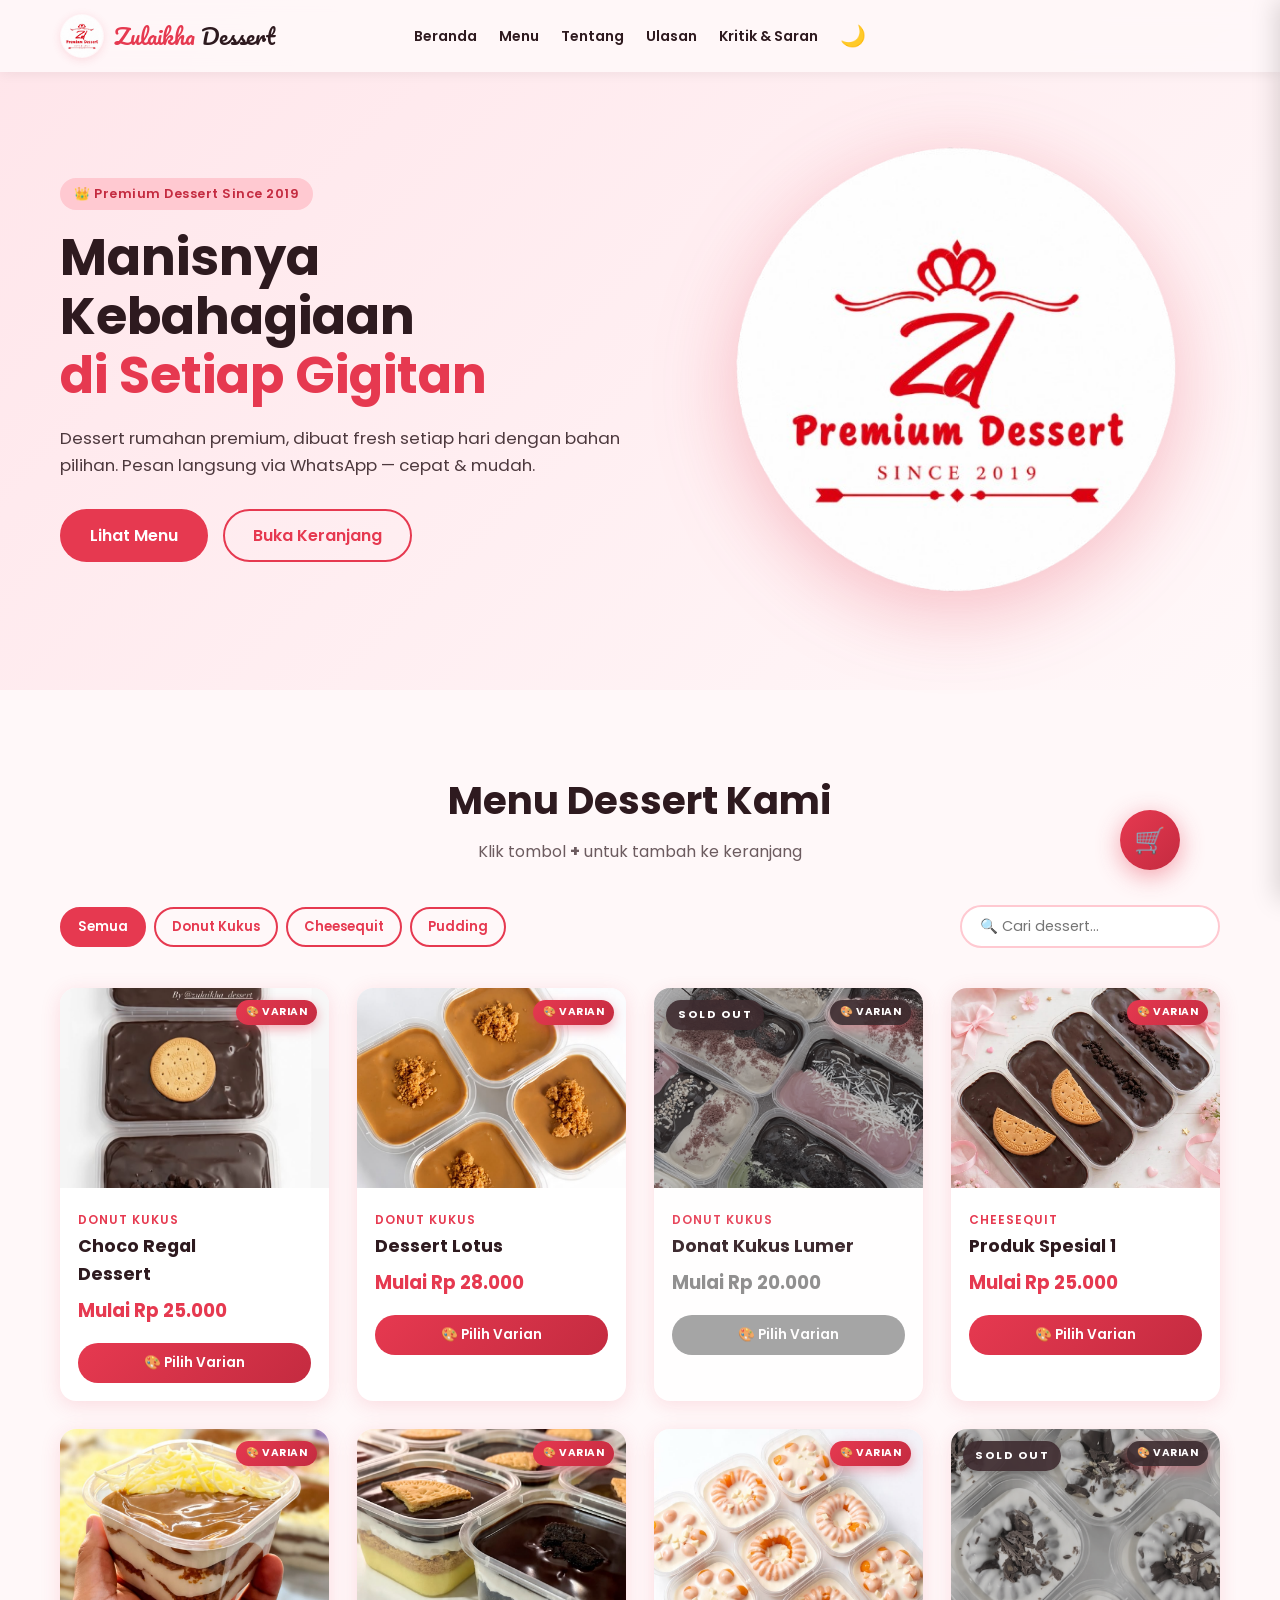
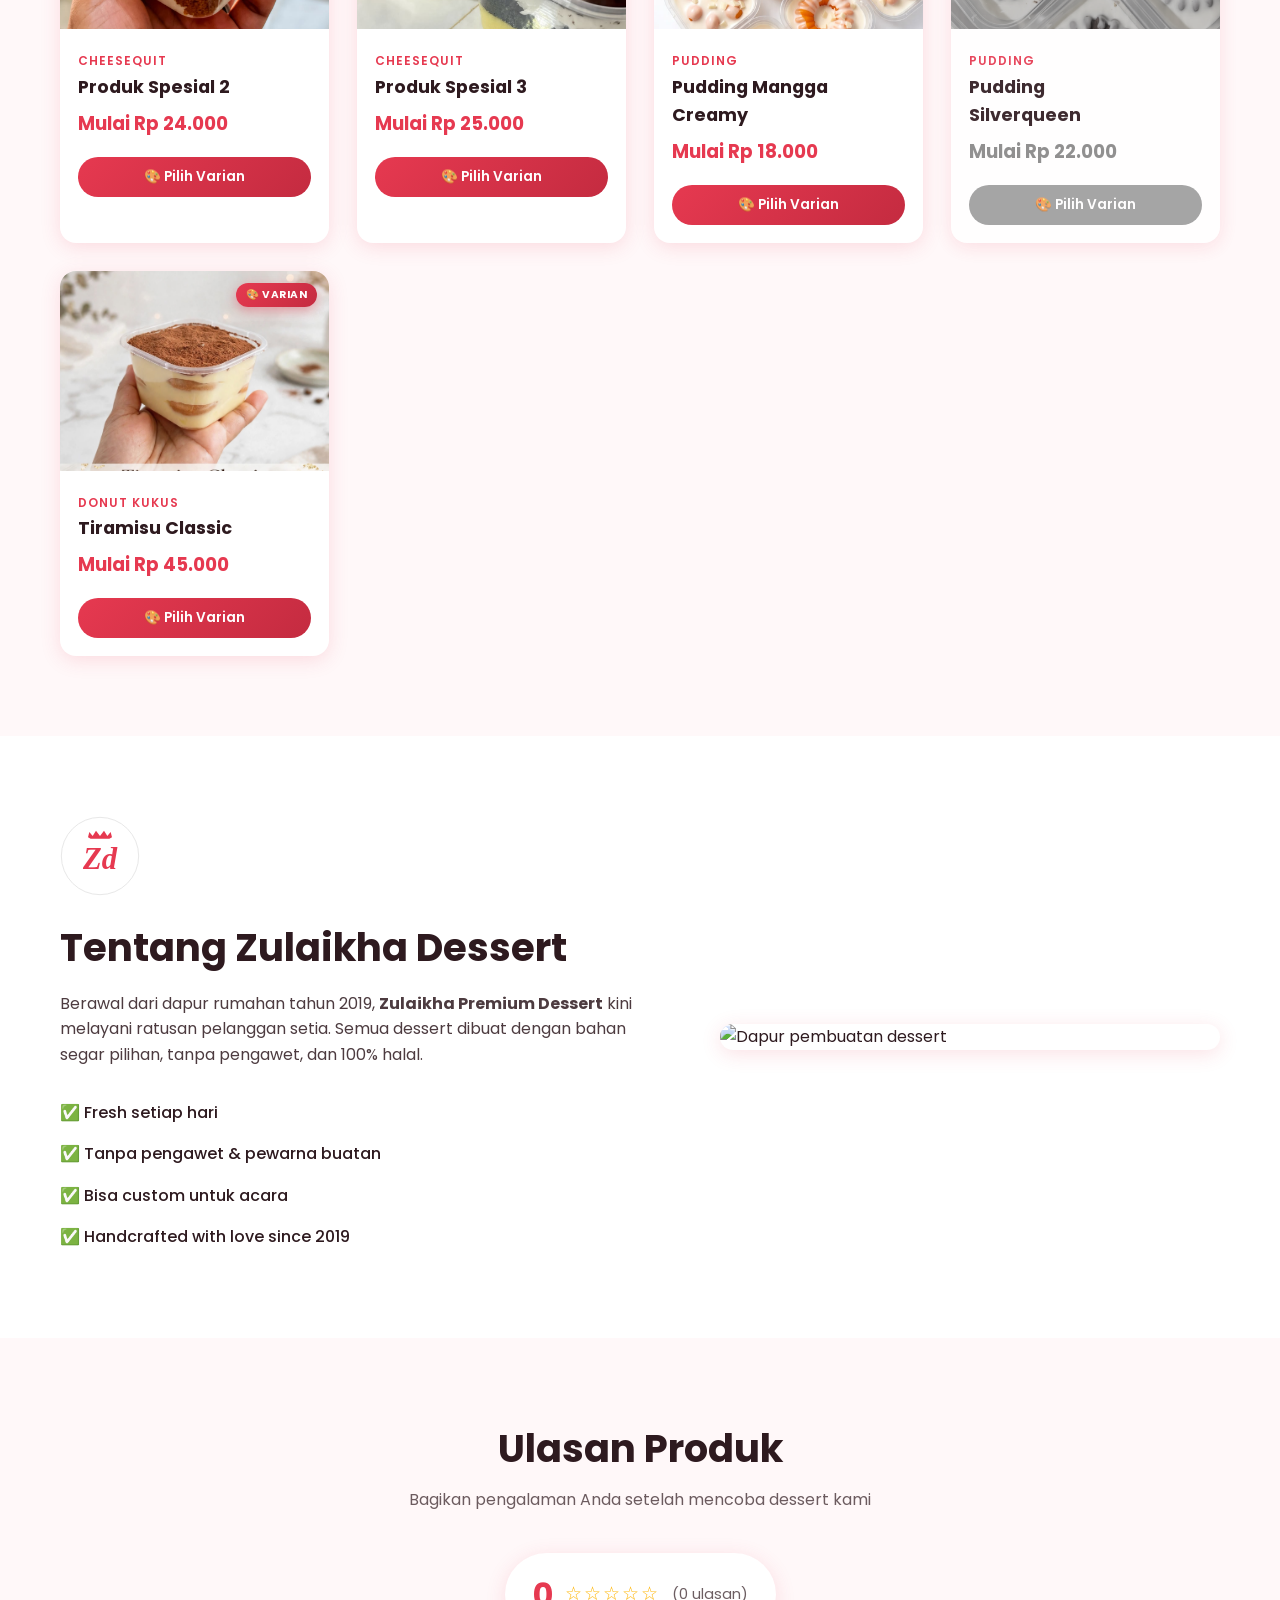
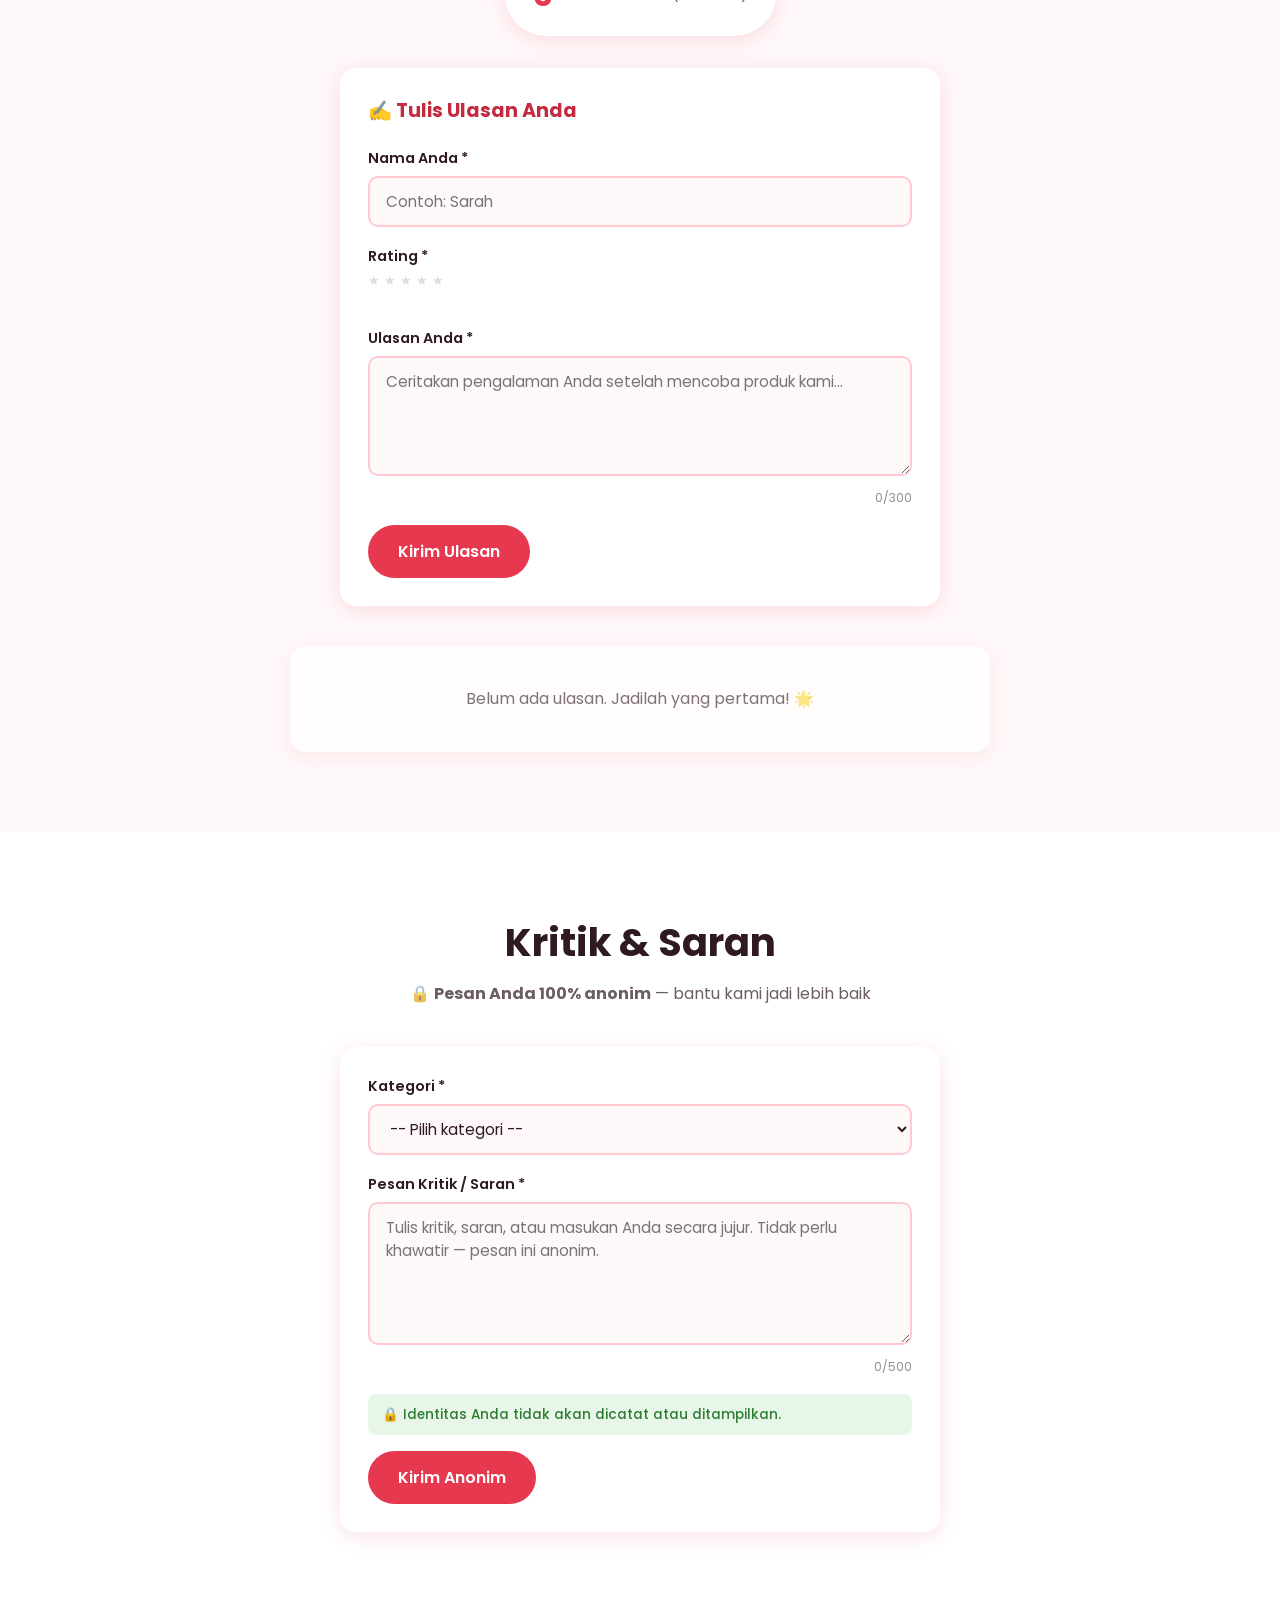
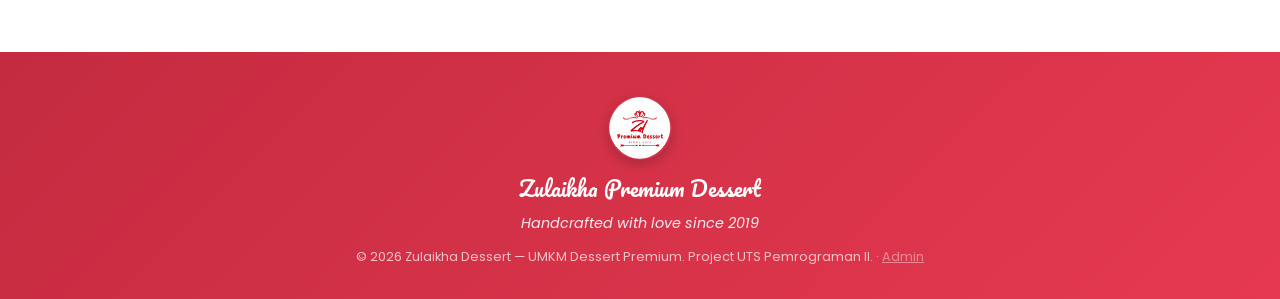
==== index.html @ b187f41e "Folder1" ====
<!DOCTYPE html>
<html lang="id">
<head>
  <meta charset="UTF-8" />
  <meta name="viewport" content="width=device-width, initial-scale=1.0" />
  <meta name="description" content="Zulaikha Premium Dessert — Katalog dessert premium sejak 2019. Pesan mudah via WhatsApp." />
  <title>Zulaikha Premium Dessert — Katalog Dessert</title>
  <link rel="icon" type="image/svg+xml" href="data:image/svg+xml,%3Csvg xmlns='http://www.w3.org/2000/svg' viewBox='0 0 100 100'%3E%3Ccircle cx='50' cy='50' r='48' fill='%23fff' stroke='%23E63950' stroke-width='3'/%3E%3Ctext x='50' y='68' font-family='Georgia,serif' font-size='52' font-weight='700' font-style='italic' fill='%23E63950' text-anchor='middle'%3EZd%3C/text%3E%3C/svg%3E" />
  <link rel="stylesheet" href="css/style.css" />
  <link rel="preconnect" href="https://fonts.googleapis.com">
  <link href="https://fonts.googleapis.com/css2?family=Poppins:wght@400;500;600;700&family=Pacifico&display=swap" rel="stylesheet">
</head>
<body>

  <header class="navbar" id="navbar">
    <div class="container nav-inner">
      <a href="#home" class="logo" aria-label="Zulaikha Premium Dessert — Beranda">
<img src="assets/logo.png/logo.png" alt="Logo Zulaikha Dessert" class="logo-img" width="44" height="44" />
  <span class="logo-text">Zulaikha <em>Dessert</em></span>
</a>


<nav class="nav-menu" id="navMenu">
  <a href="#home">Beranda</a>
  <a href="#menu">Menu</a>
  <a href="#tentang">Tentang</a>
  <a href="#ulasan">Ulasan</a>
  <a href="#kritik-saran">Kritik & Saran</a>
  <button class="theme-toggle" id="themeToggle" aria-label="Ganti tema">🌙</button>
</nav>

      <button class="nav-toggle" id="navToggle" aria-label="Buka menu" aria-expanded="false">
        <span></span><span></span><span></span>
      </button>
    </div>
  </header>

  <button class="cart-float" id="cartToggle" aria-label="Buka keranjang belanja">
    🛒
    <span class="cart-badge" id="cartBadge">0</span>
  </button>

  <section class="hero" id="home">
    <div class="container hero-inner">
      <div class="hero-text">
        <span class="hero-badge">👑 Premium Dessert Since 2019</span>
        <h1>Manisnya Kebahagiaan<br><span class="accent">di Setiap Gigitan</span></h1>
        <p>Dessert rumahan premium, dibuat fresh setiap hari dengan bahan pilihan. Pesan langsung via WhatsApp — cepat & mudah.</p>
        <div class="hero-cta">
          <a href="#menu" class="btn btn-primary">Lihat Menu</a>
          <button class="btn btn-outline" id="heroCartBtn">Buka Keranjang</button>
        </div>
      </div>

      <div class="hero-img">
     <div class="hero-img">
<img src="assets/logo.png/logo.png" alt="Logo Zulaikha Premium Dessert" class="hero-logo" />
</div>
    </div>
  </section>

  <section class="menu-section" id="menu">
    <div class="container">
      <h2 class="section-title">Menu Dessert Kami</h2>
      <p class="section-sub">Klik tombol <strong>+</strong> untuk tambah ke keranjang</p>

      <div class="menu-controls">
  <div class="filter-buttons" id="filterButtons" role="group" aria-label="Filter kategori">
    <button class="filter-btn active" data-category="all">Semua</button>
    <button class="filter-btn" data-category="donut">Donut Kukus</button>
    <button class="filter-btn" data-category="cheesequit">Cheesequit</button>
    <button class="filter-btn" data-category="pudding">Pudding</button>
  </div>
  <input type="search" id="searchInput" class="search-input"
         placeholder="🔍 Cari dessert..." aria-label="Cari produk dessert" />
</div>


      <div class="product-grid" id="productGrid"></div>
      <p class="empty-state" id="emptyState" hidden>😢 Produk tidak ditemukan. Coba kata kunci lain.</p>
    </div>
  </section>

  <section class="about" id="tentang">
    <div class="container about-inner">
      <div class="about-content">
        <svg class="about-logo" viewBox="0 0 120 120" xmlns="http://www.w3.org/2000/svg" aria-hidden="true">
          <circle cx="60" cy="60" r="58" fill="#fff" stroke="#E8E8E8" stroke-width="1.5"/>
          <g fill="#E63950">
            <path d="M42 32 L44 24 L49 30 L54 22 L60 30 L66 22 L71 30 L76 24 L78 32 L74 34 L46 34 Z"/>
          </g>
          <text x="60" y="80" font-family="Georgia, serif" font-size="46" font-weight="700" font-style="italic" fill="#E63950" text-anchor="middle">Zd</text>
        </svg>
        <h2 class="section-title">Tentang Zulaikha Dessert</h2>
        <p>Berawal dari dapur rumahan tahun 2019, <strong>Zulaikha Premium Dessert</strong> kini melayani ratusan pelanggan setia. Semua dessert dibuat dengan bahan segar pilihan, tanpa pengawet, dan 100% halal.</p>
        <ul class="about-list">
          <li>✅ Fresh setiap hari</li>
          <li>✅ Tanpa pengawet & pewarna buatan</li>
          <li>✅ Bisa custom untuk acara</li>
          <li>✅ Handcrafted with love since 2019</li>
        </ul>
      </div>
      <img src="https://images.unsplash.com/photo-1488477181946-6428a0291777?w=500&q=80"
           alt="Dapur pembuatan dessert" class="about-photo" loading="lazy" />
    </div>
  </section>

       <!-- ===== ULASAN PRODUK ===== -->
  <section class="reviews-section" id="ulasan">
    <div class="container">
      <h2 class="section-title">Ulasan Produk</h2>
      <p class="section-sub">Bagikan pengalaman Anda setelah mencoba dessert kami</p>

      <div class="rating-summary">
        <div class="rating-avg">
          <span class="rating-number" id="avgRating">0.0</span>
          <span class="rating-stars" id="avgStars">☆☆☆☆☆</span>
          <span class="rating-count" id="reviewCount">(0 ulasan)</span>
        </div>
      </div>

      <form class="review-form" id="reviewForm" novalidate>
        <h3>✍️ Tulis Ulasan Anda</h3>

        <div class="form-group">
          <label for="reviewName">Nama Anda *</label>
          <input type="text" id="reviewName" required maxlength="40" placeholder="Contoh: Sarah" />
        </div>

        <div class="form-group">
          <label>Rating *</label>
          <div class="star-rating" id="starRating" role="group" aria-label="Pilih rating bintang">
            <button type="button" class="star" data-value="1">★</button>
            <button type="button" class="star" data-value="2">★</button>
            <button type="button" class="star" data-value="3">★</button>
            <button type="button" class="star" data-value="4">★</button>
            <button type="button" class="star" data-value="5">★</button>
          </div>
          <input type="hidden" id="reviewRating" required />
          <span class="rating-error" id="ratingError"></span>
        </div>

        <div class="form-group">
          <label for="reviewText">Ulasan Anda *</label>
          <textarea id="reviewText" required minlength="10" maxlength="300" rows="4"
                    placeholder="Ceritakan pengalaman Anda setelah mencoba produk kami..."></textarea>
          <span class="char-counter"><span id="reviewCharCount">0</span>/300</span>
        </div>

        <button type="submit" class="btn btn-primary">Kirim Ulasan</button>
      </form>

      <div class="reviews-list" id="reviewsList"></div>
    </div>
  </section>

  <!-- ===== KRITIK & SARAN (ANONYMOUS) ===== -->
  <section class="feedback-section" id="kritik-saran">
    <div class="container">
      <h2 class="section-title">Kritik & Saran</h2>
      <p class="section-sub">
        🔒 <strong>Pesan Anda 100% anonim</strong> — bantu kami jadi lebih baik
      </p>

      <form class="feedback-form" id="feedbackForm" novalidate>
        <div class="form-group">
          <label for="feedbackCategory">Kategori *</label>
          <select id="feedbackCategory" required>
            <option value="">-- Pilih kategori --</option>
            <option value="produk">Produk & Rasa</option>
            <option value="pelayanan">Pelayanan</option>
            <option value="pengiriman">Pengiriman</option>
            <option value="harga">Harga</option>
            <option value="website">Website</option>
            <option value="lainnya">Lainnya</option>
          </select>
        </div>

        <div class="form-group">
          <label for="feedbackText">Pesan Kritik / Saran *</label>
          <textarea id="feedbackText" required minlength="10" maxlength="500" rows="5"
                    placeholder="Tulis kritik, saran, atau masukan Anda secara jujur. Tidak perlu khawatir — pesan ini anonim."></textarea>
          <span class="char-counter"><span id="feedbackCharCount">0</span>/500</span>
        </div>

        <div class="feedback-info">
          <span>🔒 Identitas Anda tidak akan dicatat atau ditampilkan.</span>
        </div>

        <button type="submit" class="btn btn-primary">Kirim Anonim</button>
      </form>

      <div class="feedback-success" id="feedbackSuccess" hidden>
        <p>✅ Terima kasih! Kritik & saran Anda telah terkirim secara anonim.</p>
      </div>
    </div>
  </section>

  <div class="cart-overlay" id="cartOverlay"></div>
  <aside class="cart-panel" id="cartPanel" aria-hidden="true" role="dialog" aria-label="Keranjang belanja">
    <div class="cart-header">
      <h2>🛒 Keranjang</h2>
      <button class="cart-close" id="cartClose" aria-label="Tutup keranjang">&times;</button>
    </div>

    <div class="cart-body" id="cartBody"></div>

    <div class="cart-footer">
      <div class="cart-total">
        <span>Total</span>
        <strong id="cartTotal">Rp 0</strong>
      </div>
      <button class="btn btn-primary btn-block" id="checkoutBtn" disabled>
        Checkout via WhatsApp
      </button>
    </div>
  </aside>

  <div class="modal" id="productModal" aria-hidden="true" role="dialog" aria-modal="true">
  <div class="modal-content">
    <button class="modal-close" id="modalClose" aria-label="Tutup">&times;</button>
    <img id="modalImg" src="" alt="" />
    <div class="modal-body">
      <h3 id="modalTitle"></h3>
      <p id="modalPrice" class="price"></p>
      <p id="modalDesc"></p>
      <div id="modalVariantArea"></div>
      <button type="button" class="btn btn-primary btn-block" id="modalAddBtn">Tambah ke Keranjang</button>
    </div>
  </div>
</div>


  <div class="toast" id="toast" role="status" aria-live="polite"></div>

<footer class="footer">
  <div class="container footer-inner">
<img src="assets/logo.png/logo.png" alt="Logo Zulaikha Dessert" class="footer-logo" width="64" height="64" />
    <p class="footer-brand">Zulaikha Premium Dessert</p>
    <p class="footer-tagline">Handcrafted with love since 2019</p>
    <p class="footer-copy">&copy; 2026 Zulaikha Dessert — UMKM Dessert Premium. Project UTS Pemrograman II. · <a href="admin.html" style="color:rgba(255,255,255,.7);">Admin</a></p>
  </div>
</footer>

  <button class="back-to-top" id="backToTop" aria-label="Kembali ke atas">↑</button>

<script src="js/products.js"></script>
<script src="js/orders.js"></script>
<script src="js/master-variants.js"></script>
<script src="js/reviews.js"></script>
<script src="js/app.js"></script>
</body>
</html>
---- css/style.css ----
/* ============================================================
   ZULAIKHA PREMIUM DESSERT — Style
   ============================================================ */

* { margin: 0; padding: 0; box-sizing: border-box; }

:root {
  --primary: #E63950;
  --primary-dark: #C42B40;
  --primary-light: #FFC9D1;
  --bg: #FFF8F9;
  --text: #2E1A1F;
  --card-bg: #FFFFFF;
  --shadow: 0 4px 20px rgba(230, 57, 80, 0.15);
  --shadow-lg: 0 12px 40px rgba(230, 57, 80, 0.25);
  --radius: 16px;
  --transition: .3s ease;
}

body.dark {
  --bg: #1a1a1d;
  --text: #eee;
  --card-bg: #26262b;
  --shadow: 0 4px 20px rgba(0,0,0,.4);
  --shadow-lg: 0 12px 40px rgba(0,0,0,.6);
}

html { scroll-behavior: smooth; }

body {
  font-family: 'Poppins', sans-serif;
  background: var(--bg);
  color: var(--text);
  line-height: 1.6;
  transition: background var(--transition), color var(--transition);
  overflow-x: hidden;
}

.container { max-width: 1200px; margin: 0 auto; padding: 0 20px; }
img { max-width: 100%; display: block; }
.accent { color: var(--primary); }

/* ===== NAVBAR ===== */
.navbar {
  position: fixed; top: 0; left: 0; right: 0;
  background: rgba(255, 248, 249, 0.92);
  backdrop-filter: blur(12px);
  z-index: 1000;
  box-shadow: 0 2px 12px rgba(0,0,0,.06);
}
body.dark .navbar { background: rgba(26,26,29,.92); }

.nav-inner {
  display: grid;
  grid-template-columns: 1fr auto 1fr;
  align-items: center;
  height: 72px;
  gap: 20px;
}

.logo {
  display: flex; align-items: center; gap: 10px;
  text-decoration: none; transition: var(--transition);
  justify-self: start;
  grid-column: 1;
}
.logo:hover { transform: scale(1.03); }
.logo-img {
  width: 44px; height: 44px; display: block;
  border-radius: 50%; box-shadow: 0 2px 8px rgba(230,57,80,.15);
}
.logo-text {
  font-family: 'Pacifico', cursive;
  font-size: 1.4rem; color: var(--primary); line-height: 1;
}
.logo-text em { font-style: normal; color: var(--text); }

.nav-menu {
  display: flex; align-items: center; gap: 22px;
  justify-self: center;
  grid-column: 2;
}
.nav-menu a {
  text-decoration: none; color: var(--text); font-weight: 600;
  transition: color var(--transition); font-size: .88rem;
  position: relative;
}
.nav-menu a:hover { color: var(--primary); }
.nav-menu a::after {
  content: '';
  position: absolute;
  left: 0; bottom: -4px;
  width: 0; height: 2px;
  background: var(--primary);
  transition: width .3s ease;
}
.nav-menu a:hover::after { width: 100%; }

.theme-toggle {
  background: none; border: none;
  font-size: 1.3rem; cursor: pointer; padding: 0;
}

.nav-toggle {
  display: none; flex-direction: column; gap: 5px;
  background: none; border: none; cursor: pointer; padding: 5px;
  justify-self: end;
  grid-column: 3;
}
.nav-toggle span {
  width: 26px; height: 3px; background: var(--primary); border-radius: 2px;
  transition: var(--transition);
}

/* ===== FLOATING CART ===== */
.cart-float {
  position: fixed;
  bottom: 30px;
  right: 100px;
  z-index: 998;
  width: 60px;
  height: 60px;
  border-radius: 50%;
  background: linear-gradient(135deg, #E63950, #C42B40);
  color: #fff;
  border: none;
  font-size: 1.6rem;
  cursor: pointer;
  box-shadow: 0 6px 24px rgba(230, 57, 80, 0.45);
  display: flex;
  align-items: center;
  justify-content: center;
  transition: transform .25s ease, box-shadow .25s ease;
  animation: floatCart 3s ease-in-out infinite;
}
.cart-float:hover {
  transform: scale(1.1);
  box-shadow: 0 8px 32px rgba(230, 57, 80, 0.6);
  animation-play-state: paused;
}
.cart-float:active { transform: scale(.95); }

@keyframes floatCart {
  0%,100% { transform: translateY(0); }
  50%     { transform: translateY(-6px); }
}

.cart-float .cart-badge {
  position: absolute;
  top: -4px; right: -4px;
  background: #fff; color: var(--primary);
  font-size: .8rem; font-weight: 700;
  min-width: 22px; height: 22px;
  border-radius: 50%;
  display: flex; align-items: center; justify-content: center;
  padding: 0 5px;
  box-shadow: 0 2px 8px rgba(0,0,0,.25);
  border: 2px solid var(--primary);
  transform: scale(0);
  transition: transform .25s cubic-bezier(.34,1.56,.64,1);
}
.cart-float .cart-badge.show { transform: scale(1); }
.cart-float .cart-badge.bump { animation: bump .4s ease; }
@keyframes bump {
  0%,100% { transform: scale(1); }
  50%     { transform: scale(1.4); }
}

/* ===== HERO ===== */
.hero {
  padding: 140px 0 90px;
  background: linear-gradient(135deg, #FFE5EA 0%, var(--bg) 100%);
}
body.dark .hero { background: linear-gradient(135deg, #2a1f24 0%, #1a1a1d 100%); }

.hero-inner {
  display: grid; grid-template-columns: 1.1fr 1fr;
  gap: 60px; align-items: center;
}
.hero-badge {
  display: inline-block; background: var(--primary-light);
  color: var(--primary-dark); font-size: .8rem; font-weight: 600;
  padding: 6px 14px; border-radius: 50px; margin-bottom: 18px;
  letter-spacing: .5px;
}
.hero-text h1 {
  font-size: clamp(2rem, 5vw, 3.2rem);
  line-height: 1.15; margin-bottom: 20px;
  font-weight: 700;
}
.hero-text p { font-size: 1.05rem; margin-bottom: 30px; opacity: .85; }
.hero-cta { display: flex; gap: 15px; flex-wrap: wrap; }

.hero-img {
  display: flex;
  align-items: center;
  justify-content: center;
}
.hero-logo {
  width: 100%;
  max-width: 460px;
  height: auto;
  aspect-ratio: 1;
  filter: drop-shadow(0 18px 40px rgba(230, 57, 80, 0.3));
  animation: floatLogo 4s ease-in-out infinite;
}
@keyframes floatLogo {
  0%,100% { transform: translateY(0); }
  50%     { transform: translateY(-10px); }
}

/* ===== BUTTON ===== */
.btn {
  display: inline-flex; align-items: center; justify-content: center;
  padding: 12px 28px; border-radius: 50px;
  font-weight: 600; text-decoration: none; cursor: pointer;
  border: 2px solid transparent; transition: var(--transition);
  font-family: inherit; font-size: 1rem;
}
.btn-primary { background: var(--primary); color: #fff; }
.btn-primary:hover { background: var(--primary-dark); transform: translateY(-2px); box-shadow: 0 8px 20px rgba(230,57,80,.3); }
.btn-outline { border-color: var(--primary); color: var(--primary); background: transparent; }
.btn-outline:hover { background: var(--primary); color: #fff; }
.btn-block { width: 100%; text-align: center; }
.btn:disabled { opacity: .5; cursor: not-allowed; transform: none !important; box-shadow: none !important; }

/* ===== SECTION ===== */
section { padding: 80px 0; }
.section-title {
  font-size: clamp(1.6rem, 4vw, 2.4rem);
  text-align: center; margin-bottom: 8px;
  font-weight: 700;
}
.section-sub { text-align: center; opacity: .7; margin-bottom: 40px; }

/* ============================================================
   MENU CONTROLS — FILTER + SEARCH DALAM 1 BARIS
   ============================================================ */
.menu-controls {
  display: grid;
  grid-template-columns: 1fr auto;
  align-items: center;
  gap: 16px;
  margin-bottom: 40px;
  width: 100%;
}

.filter-buttons {
  display: flex;
  gap: 8px;
  flex-wrap: wrap;
  min-width: 0;
  align-items: center;
}

.filter-btn {
  padding: 8px 16px;
  border-radius: 50px;
  border: 2px solid var(--primary);
  background: transparent;
  color: var(--primary);
  font-weight: 600;
  cursor: pointer;
  transition: var(--transition);
  font-family: inherit;
  font-size: 0.82rem;
  white-space: nowrap;
  flex-shrink: 0;
}
.filter-btn:hover,
.filter-btn.active {
  background: var(--primary);
  color: #fff;
}

.search-input {
  padding: 9px 18px;
  border-radius: 50px;
  border: 2px solid var(--primary-light);
  font-family: inherit;
  font-size: 0.9rem;
  background: var(--card-bg);
  color: var(--text);
  width: 260px;
  max-width: 260px;
  box-sizing: border-box;
  transition: var(--transition);
}
.search-input:focus {
  outline: none;
  border-color: var(--primary);
}

/* ===== PRODUCT GRID ===== */
.product-grid {
  display: grid;
  grid-template-columns: repeat(auto-fill, minmax(260px, 1fr));
  gap: 28px;
}
.product-card {
  position: relative;
  background: var(--card-bg); border-radius: var(--radius);
  overflow: hidden; box-shadow: var(--shadow);
  cursor: pointer;
  transition: transform .3s ease, box-shadow .3s ease;
  animation: fadeUp .5s ease backwards;
}
.product-card:hover { transform: translateY(-6px); box-shadow: var(--shadow-lg); }
.product-img-wrap { position: relative; overflow: hidden; }
.product-card img { width: 100%; height: 200px; object-fit: cover; }
.product-info { padding: 18px; }
.product-info h3 { font-size: 1.1rem; margin-bottom: 6px; padding-right: 50px; }
.product-info .category {
  font-size: .75rem; color: var(--primary); text-transform: uppercase;
  font-weight: 600; letter-spacing: 1px;
}
.price { color: var(--primary); font-weight: 700; margin-top: 8px; font-size: 1.15rem; }

.add-to-cart-btn {
  position: absolute; bottom: 18px; right: 18px;
  width: 42px; height: 42px; border-radius: 50%;
  background: var(--primary); color: #fff; border: none;
  font-size: 1.5rem; line-height: 1; font-weight: 600;
  cursor: pointer; box-shadow: 0 4px 12px rgba(230,57,80,.4);
  transition: var(--transition);
  display: flex; align-items: center; justify-content: center;
}
.add-to-cart-btn:hover { background: var(--primary-dark); transform: scale(1.15) rotate(90deg); }
.add-to-cart-btn:active { transform: scale(.95); }

@keyframes fadeUp {
  from { opacity: 0; transform: translateY(20px); }
  to   { opacity: 1; transform: translateY(0); }
}
.empty-state { text-align: center; padding: 40px; font-size: 1.1rem; opacity: .7; }

/* ===== SOLD OUT ===== */
.product-card.sold-out { cursor: not-allowed; opacity: 0.92; }
.product-card.sold-out:hover { transform: none; box-shadow: var(--shadow); }
.product-card.sold-out .product-img-wrap img { filter: grayscale(70%) brightness(.75); }
.sold-out-badge {
  position: absolute;
  top: 12px; left: 12px;
  background: rgba(46, 26, 31, 0.9);
  color: #fff;
  font-size: 0.7rem;
  font-weight: 700;
  padding: 6px 12px;
  border-radius: 20px;
  letter-spacing: 1.5px;
  text-transform: uppercase;
  box-shadow: 0 4px 12px rgba(0,0,0,.3);
  z-index: 2;
}
.product-card.sold-out .add-to-cart-btn {
  background: #9E9E9E;
  cursor: not-allowed;
  transform: none !important;
  box-shadow: none;
}
.product-card.sold-out .price { color: #888; }

/* ===== VARIANT BADGE ===== */
.variant-badge {
  position: absolute;
  top: 12px;
  right: 12px;
  background: linear-gradient(135deg, #E63950, #C42B40);
  color: #fff;
  font-size: 0.65rem;
  font-weight: 700;
  padding: 4px 10px;
  border-radius: 20px;
  letter-spacing: 0.5px;
  text-transform: uppercase;
  box-shadow: 0 4px 12px rgba(230, 57, 80, 0.4);
  z-index: 2;
}
.product-actions { padding: 0 18px 18px; }
.btn-variant {
  width: 100%;
  padding: 10px 16px;
  background: linear-gradient(135deg, #E63950, #C42B40);
  color: #fff;
  border: none;
  border-radius: 50px;
  font-family: inherit;
  font-size: 0.85rem;
  font-weight: 600;
  cursor: pointer;
  transition: all 0.25s ease;
  display: flex;
  align-items: center;
  justify-content: center;
  gap: 6px;
}
.btn-variant:hover { transform: translateY(-2px); box-shadow: 0 6px 16px rgba(230, 57, 80, 0.4); }
.btn-variant:active { transform: scale(0.98); }
.btn-variant:disabled {
  background: #9E9E9E;
  cursor: not-allowed;
  transform: none !important;
  box-shadow: none !important;
}
.product-card.sold-out .variant-badge { background: rgba(46, 26, 31, 0.9); }

/* ===== ABOUT ===== */
.about { background: var(--card-bg); }
body.dark .about { background: #202025; }
.about-inner {
  display: grid; grid-template-columns: 1.2fr 1fr; gap: 60px; align-items: center;
}
.about-logo { width: 80px; height: 80px; margin-bottom: 14px; }
.about-content .section-title { text-align: left; }
.about-content p { margin-top: 12px; opacity: .85; }
.about-list { list-style: none; margin-top: 24px; }
.about-list li { padding: 8px 0; font-weight: 500; }
.about-photo { border-radius: var(--radius); box-shadow: var(--shadow); width: 100%; }

/* ===== ULASAN PRODUK ===== */
.reviews-section { background: var(--bg); }
.rating-summary { display: flex; justify-content: center; margin-bottom: 32px; }
.rating-avg {
  display: flex; align-items: center; gap: 12px;
  background: var(--card-bg); padding: 16px 28px;
  border-radius: 50px; box-shadow: var(--shadow);
}
.rating-number { font-size: 2rem; font-weight: 700; color: var(--primary); }
.rating-stars { color: #FFB400; font-size: 1.2rem; letter-spacing: 2px; }
.rating-count { font-size: .9rem; opacity: .7; }

.review-form,
.feedback-form {
  max-width: 600px; margin: 0 auto 40px;
  background: var(--card-bg); padding: 28px;
  border-radius: var(--radius); box-shadow: var(--shadow);
}
.review-form h3 { margin-bottom: 20px; font-size: 1.2rem; color: var(--primary-dark); }
.review-form .form-group,
.feedback-form .form-group { margin-bottom: 18px; position: relative; }
.review-form label,
.feedback-form label { display: block; font-weight: 600; margin-bottom: 6px; font-size: .9rem; }
.review-form input[type="text"],
.review-form textarea,
.feedback-form select,
.feedback-form textarea {
  width: 100%; padding: 12px 16px;
  border: 2px solid var(--primary-light); border-radius: 10px;
  font-family: inherit; font-size: .95rem;
  background: var(--bg); color: var(--text);
  transition: var(--transition);
}
.review-form input[type="text"]:focus,
.review-form textarea:focus,
.feedback-form select:focus,
.feedback-form textarea:focus {
  outline: none; border-color: var(--primary); background: var(--card-bg);
}
.review-form textarea,
.feedback-form textarea { resize: vertical; min-height: 100px; }

.star-rating { display: flex; gap: 4px; font-size: 2rem; }
.star {
  background: none; border: none; cursor: pointer;
  color: #DDD; transition: color .15s, transform .15s;
  padding: 0; line-height: 1;
}
.star:hover,
.star.active { color: #FFB400; transform: scale(1.15); }
.rating-error {
  display: block; color: #e53935; font-size: .85rem;
  min-height: 18px; margin-top: 4px;
}
.char-counter {
  display: block; text-align: right; font-size: .75rem;
  opacity: .5; margin-top: 4px;
}
.feedback-info {
  background: #E8F5E9; color: #2E7D32;
  padding: 10px 14px; border-radius: 8px;
  font-size: .85rem; margin-bottom: 16px; font-weight: 500;
}
body.dark .feedback-info { background: #1a3320; color: #81C784; }
.feedback-success {
  max-width: 600px; margin: 20px auto 0;
  padding: 16px 20px; background: #E8F5E9; color: #2E7D32;
  border-radius: 10px; text-align: center; font-weight: 500;
  border-left: 4px solid #2E7D32;
}
body.dark .feedback-success { background: #1a3320; color: #81C784; }

.reviews-list {
  display: flex; flex-direction: column; gap: 16px;
  max-width: 700px; margin: 0 auto;
}
.no-reviews {
  text-align: center; padding: 40px; opacity: .6;
  background: var(--card-bg); border-radius: var(--radius);
  box-shadow: var(--shadow);
}
.review-card {
  background: var(--card-bg); padding: 20px;
  border-radius: var(--radius); box-shadow: var(--shadow);
  border-left: 4px solid var(--primary);
}
.review-header { display: flex; align-items: center; gap: 12px; margin-bottom: 12px; }
.review-avatar {
  width: 44px; height: 44px; border-radius: 50%;
  background: linear-gradient(135deg, var(--primary-light), var(--primary));
  color: #fff;
  display: flex; align-items: center; justify-content: center;
  font-weight: 700; font-size: 1.1rem; flex-shrink: 0;
}
.review-meta { flex: 1; }
.review-name { font-weight: 700; font-size: .95rem; color: var(--text); }
.review-date { font-size: .75rem; opacity: .6; }
.review-stars { color: #FFB400; font-size: 1rem; letter-spacing: 1px; }
.review-text { font-size: .92rem; line-height: 1.6; opacity: .9; }

.feedback-section { background: var(--card-bg); }
body.dark .feedback-section { background: #202025; }

/* ===== CART SIDEBAR ===== */
.cart-overlay {
  position: fixed; inset: 0; background: rgba(0,0,0,.5);
  opacity: 0; pointer-events: none; transition: opacity .3s;
  z-index: 1500;
}
.cart-overlay.open { opacity: 1; pointer-events: auto; }

.cart-panel {
  position: fixed; top: 0; right: 0; height: 100vh; width: 400px;
  max-width: 100%; background: var(--card-bg); z-index: 1600;
  display: flex; flex-direction: column;
  transform: translateX(100%); transition: transform .3s ease;
  box-shadow: -4px 0 24px rgba(0,0,0,.15);
}
.cart-panel.open { transform: translateX(0); }

.cart-header {
  display: flex; justify-content: space-between; align-items: center;
  padding: 20px 24px; border-bottom: 1px solid rgba(0,0,0,.08);
}
body.dark .cart-header { border-bottom-color: rgba(255,255,255,.1); }
.cart-header h2 { font-size: 1.3rem; }
.cart-close { background: none; border: none; font-size: 2rem; cursor: pointer; color: var(--text); line-height: 1; }

.cart-body { flex: 1; overflow-y: auto; padding: 16px 24px; }
.cart-empty { text-align: center; padding: 60px 20px; opacity: .6; font-size: 1.05rem; }
.cart-empty p:first-child { font-size: 2.5rem; margin-bottom: 12px; }

.cart-item {
  display: flex; gap: 12px; padding: 14px 0;
  border-bottom: 1px solid rgba(0,0,0,.06);
  animation: fadeIn .3s ease;
}
body.dark .cart-item { border-bottom-color: rgba(255,255,255,.08); }
.cart-item img { width: 64px; height: 64px; object-fit: cover; border-radius: 10px; flex-shrink: 0; }
.cart-item-info { flex: 1; min-width: 0; }
.cart-item-info h4 {
  font-size: .95rem; margin-bottom: 4px;
  white-space: nowrap; overflow: hidden; text-overflow: ellipsis;
}
.cart-variant { font-size: .75rem; opacity: .75; margin-top: 2px; }
.cart-item-price { color: var(--primary); font-weight: 600; font-size: .9rem; }
.cart-item-controls { display: flex; align-items: center; gap: 6px; margin-top: 8px; }
.qty-btn {
  width: 28px; height: 28px; border-radius: 50%;
  border: 2px solid var(--primary); background: transparent;
  color: var(--primary); font-weight: 700; cursor: pointer;
  font-size: 1rem; line-height: 1; transition: var(--transition);
  display: flex; align-items: center; justify-content: center;
}
.qty-btn:hover { background: var(--primary); color: #fff; }
.qty-btn:disabled { opacity: .35; cursor: not-allowed; }
.qty-btn:disabled:hover { background: transparent; color: var(--primary); }
.qty-value { min-width: 32px; text-align: center; font-weight: 600; }
.cart-item-remove {
  background: none; border: none; color: #e53935;
  cursor: pointer; font-size: .8rem; text-decoration: underline;
  padding: 0; margin-left: auto; align-self: flex-end;
}
.stock-hint {
  display: block; font-size: .72rem;
  color: var(--primary); font-weight: 600; margin-top: 4px;
}
.cart-footer {
  padding: 20px 24px;
  border-top: 1px solid rgba(0,0,0,.08);
  background: var(--card-bg);
}
body.dark .cart-footer { border-top-color: rgba(255,255,255,.1); }
.cart-total {
  display: flex; justify-content: space-between; align-items: center;
  font-size: 1.1rem; margin-bottom: 16px;
}
.cart-total strong { color: var(--primary); font-size: 1.4rem; }

/* ===== MODAL ===== */
.modal {
  position: fixed; inset: 0; background: rgba(0,0,0,.6);
  display: flex; align-items: center; justify-content: center;
  z-index: 2000; opacity: 0; pointer-events: none; transition: opacity .3s;
  padding: 20px;
}
.modal.open { opacity: 1; pointer-events: auto; }
.modal-content {
  background: var(--card-bg); border-radius: var(--radius); max-width: 460px;
  width: 100%; position: relative; overflow: hidden; transform: scale(.9);
  transition: transform .3s; max-height: 90vh; overflow-y: auto;
}
.modal.open .modal-content { transform: scale(1); }
.modal-content img { width: 100%; height: 240px; object-fit: cover; }
.modal-body { padding: 24px 24px 28px; }
.modal-body h3 { margin-bottom: 8px; font-size: 1.4rem; }
.modal-body p:last-child { opacity: .8; margin-top: 12px; font-size: .95rem; }
.modal-close {
  position: absolute; top: 12px; right: 16px; background: rgba(0,0,0,.5);
  color: #fff; border: none; font-size: 1.8rem; cursor: pointer;
  border-radius: 50%; width: 40px; height: 40px; line-height: 1; z-index: 2;
}
.modal-status {
  display: none; margin-top: 12px; padding: 10px 14px;
  background: #FFE9EC; color: #C42B40;
  border-radius: 8px; font-weight: 600; font-size: 0.9rem;
  text-align: center;
}
body.dark .modal-status { background: #3a1a1f; color: #FFC9D1; }

/* ===== VARIAN CHIPS ===== */
.variant-group { margin: 16px 0; }
.variant-label { display: block; font-weight: 600; font-size: .9rem; margin-bottom: 8px; }
.variant-hint { font-weight: 400; font-size: .75rem; opacity: .6; font-style: italic; }
.variant-chips { display: flex; flex-wrap: wrap; gap: 8px; }
.variant-chip {
  padding: 8px 14px; background: var(--bg);
  border: 2px solid var(--primary-light); border-radius: 50px;
  cursor: pointer; font-family: inherit; font-size: .85rem;
  color: var(--text); transition: var(--transition);
}
.variant-chip:hover { border-color: var(--primary); }
.variant-chip.selected { background: var(--primary); color: #fff; border-color: var(--primary); }

/* ===== TOAST ===== */
.toast {
  position: fixed; bottom: 100px; left: 50%;
  transform: translateX(-50%) translateY(20px);
  background: #2E1A1F; color: #fff; padding: 12px 24px;
  border-radius: 50px; font-size: .95rem; font-weight: 500;
  opacity: 0; pointer-events: none; transition: all .3s ease;
  z-index: 3000; box-shadow: 0 8px 24px rgba(0,0,0,.25);
  white-space: nowrap; max-width: 90vw; overflow: hidden; text-overflow: ellipsis;
}
.toast.show { opacity: 1; transform: translateX(-50%) translateY(0); }
@keyframes fadeIn { from { opacity: 0; } to { opacity: 1; } }

/* ===== FOOTER ===== */
.footer {
  background: linear-gradient(135deg, var(--primary-dark), var(--primary));
  color: #fff; padding: 44px 0 32px; text-align: center;
}
.footer-inner { display: flex; flex-direction: column; align-items: center; gap: 6px; }
.footer-logo {
  width: 64px; height: 64px; margin-bottom: 6px;
  border-radius: 50%; box-shadow: 0 4px 12px rgba(0,0,0,.2);
}
.footer-brand { font-family: 'Pacifico', cursive; font-size: 1.3rem; }
.footer-tagline { font-size: .9rem; opacity: .9; font-style: italic; }
.footer-copy { font-size: .8rem; opacity: .7; margin-top: 6px; }
.footer-copy a { color: #fff; opacity: .85; }

/* ===== BACK TO TOP ===== */
.back-to-top {
  position: fixed; bottom: 30px; right: 30px; background: var(--primary);
  color: #fff; border: none; width: 50px; height: 50px; border-radius: 50%;
  font-size: 1.4rem; cursor: pointer; box-shadow: var(--shadow);
  opacity: 0; pointer-events: none; transition: var(--transition); z-index: 999;
}
.back-to-top.show { opacity: 1; pointer-events: auto; }
.back-to-top:hover { background: var(--primary-dark); transform: translateY(-3px); }

/* ===== RESPONSIVE ===== */
@media (max-width: 900px) {
  .hero-inner, .about-inner { grid-template-columns: 1fr; text-align: center; gap: 40px; }
  .hero-img { order: -1; }
  .hero-cta { justify-content: center; }
  .about-content .section-title { text-align: center; }
  .about-logo { margin: 0 auto 14px; }
  .about-list { text-align: left; display: inline-block; }
  .hero-logo { max-width: 320px; }
  .review-header { flex-wrap: wrap; }
  .review-stars { width: 100%; }
}

@media (max-width: 768px) {
  .nav-inner { display: flex; justify-content: space-between; }
  .nav-toggle { display: flex; }
  .nav-menu {
    position: absolute; top: 72px; left: 0; right: 0;
    background: var(--card-bg); flex-direction: column;
    padding: 20px; gap: 16px; box-shadow: var(--shadow);
    transform: translateY(-200%); transition: transform .3s ease;
    z-index: 999;
    justify-self: initial; grid-column: initial;
  }
  .nav-menu.open { transform: translateY(0); }
  .nav-menu a::after { display: none; }

  .cart-float {
    width: 54px; height: 54px; font-size: 1.4rem;
    bottom: 20px; right: 84px;
  }

  /* MENU CONTROLS — Mobile: turun ke bawah */
  .menu-controls {
    grid-template-columns: 1fr;
    gap: 12px;
  }
  .filter-buttons {
    justify-content: center;
    flex-wrap: wrap;
  }
  .search-input {
    width: 100%;
    max-width: 100%;
  }

  .cart-panel { width: 100%; }
  .hero { padding: 120px 0 70px; }
  section { padding: 60px 0; }
  .product-grid { grid-template-columns: repeat(auto-fill, minmax(160px, 1fr)); gap: 16px; }
  .product-card img { height: 150px; }
  .product-info { padding: 12px; }
  .product-info h3 { font-size: .95rem; padding-right: 42px; }
  .add-to-cart-btn { width: 36px; height: 36px; font-size: 1.2rem; bottom: 12px; right: 12px; }
  .back-to-top { bottom: 20px; right: 20px; width: 44px; height: 44px; font-size: 1.2rem; }
  .review-header { flex-direction: column; align-items: flex-start; }
}
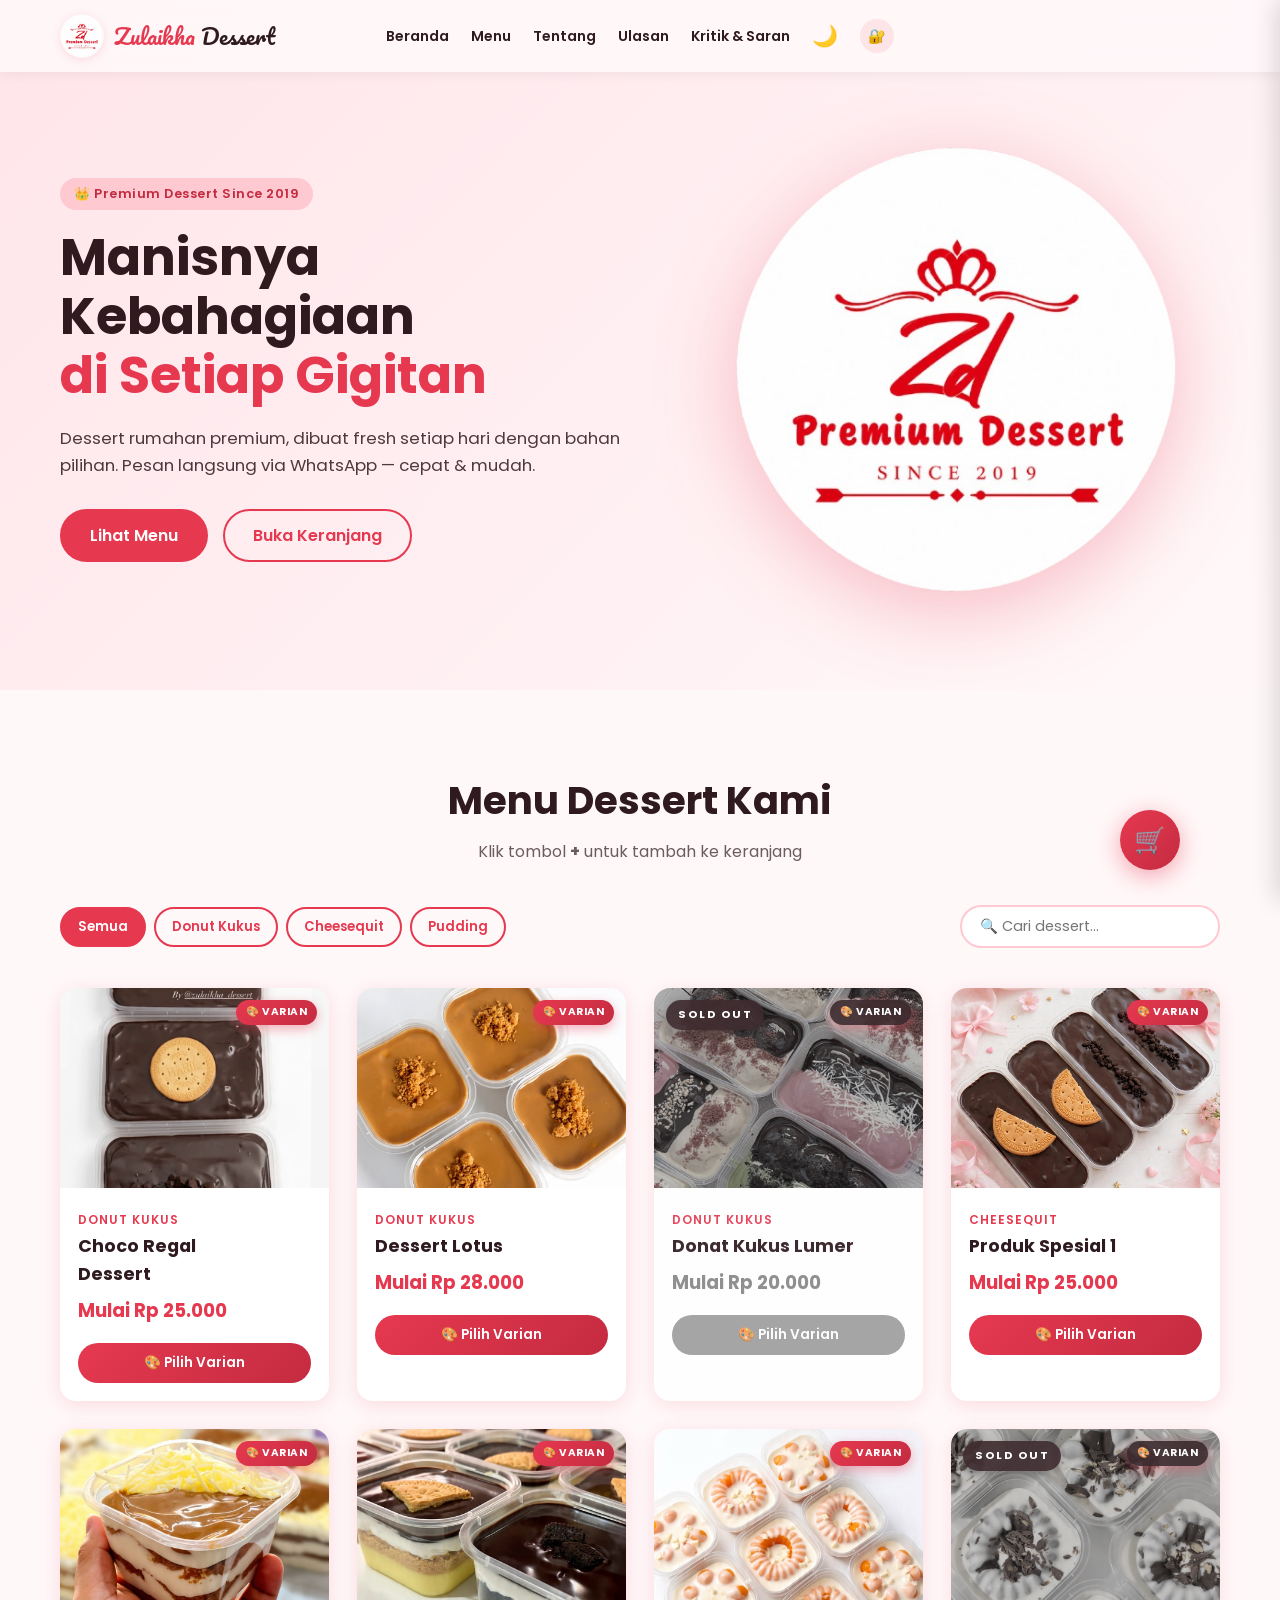
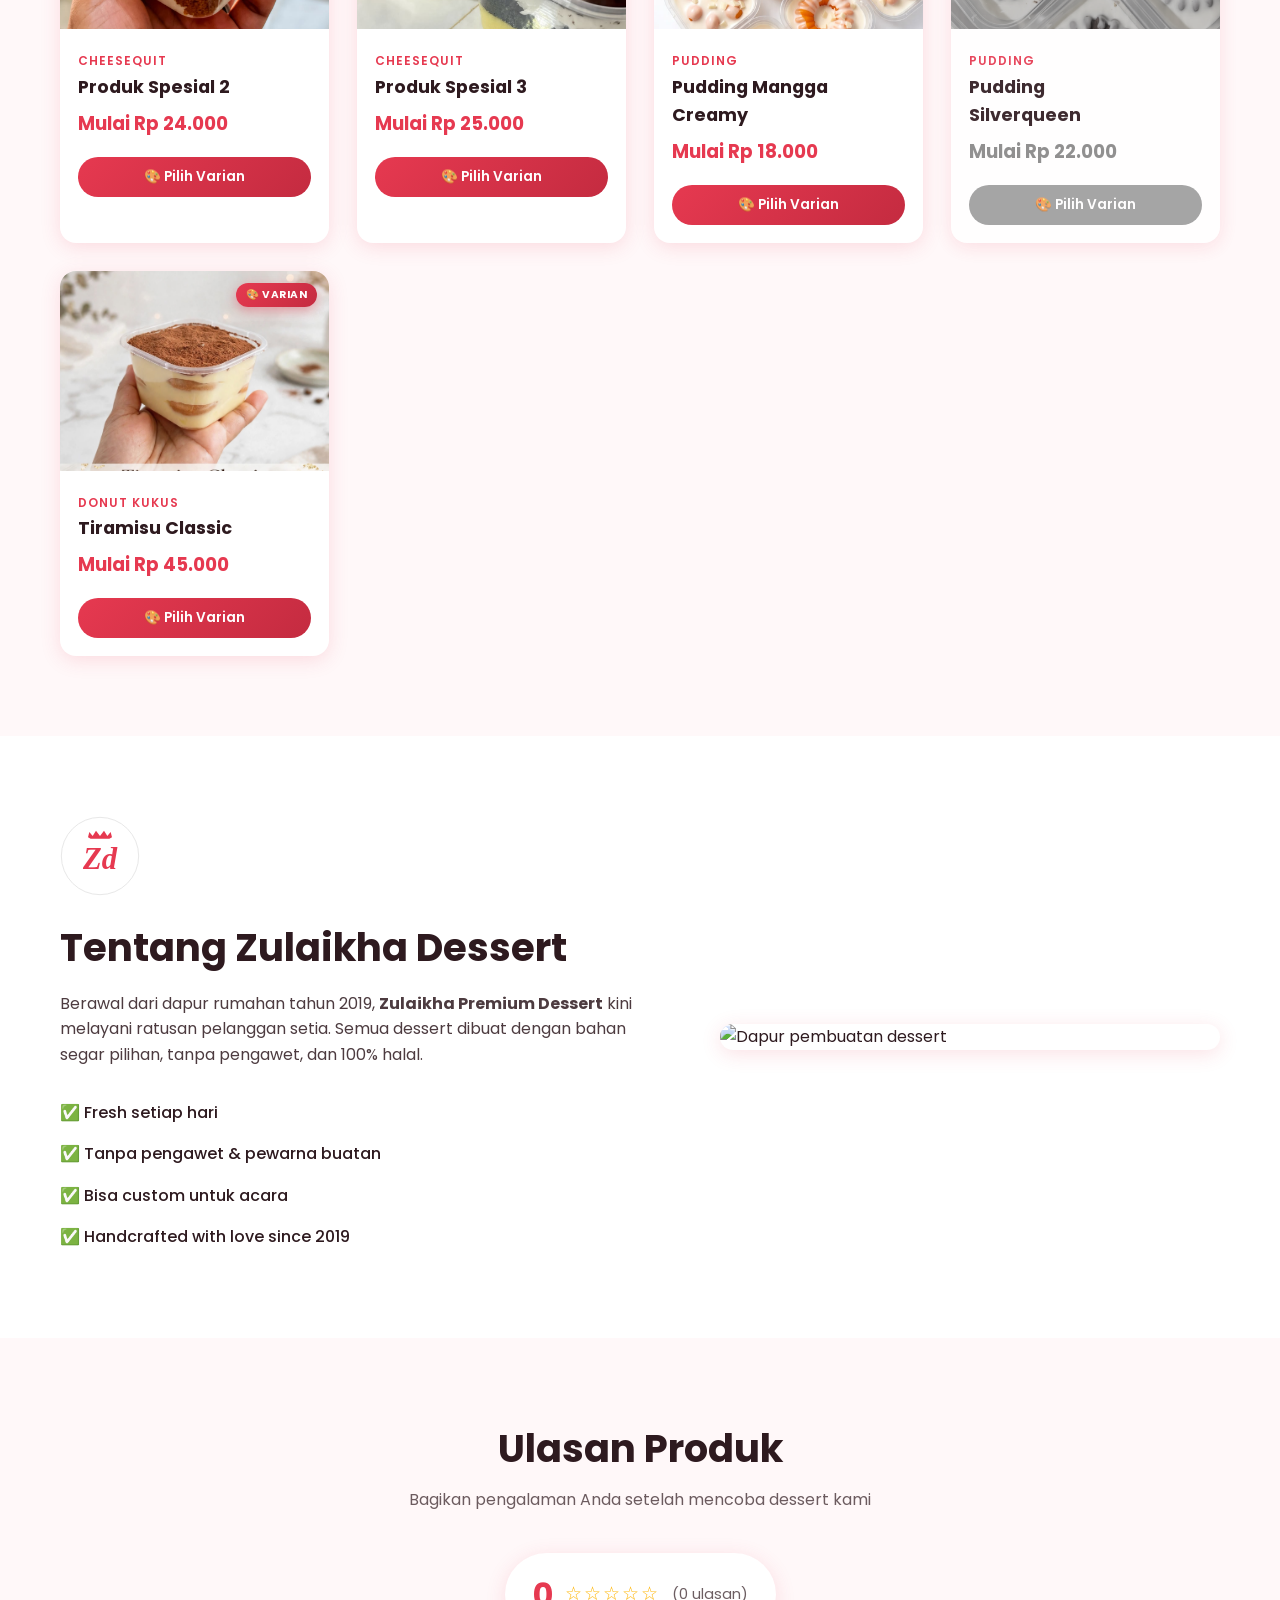
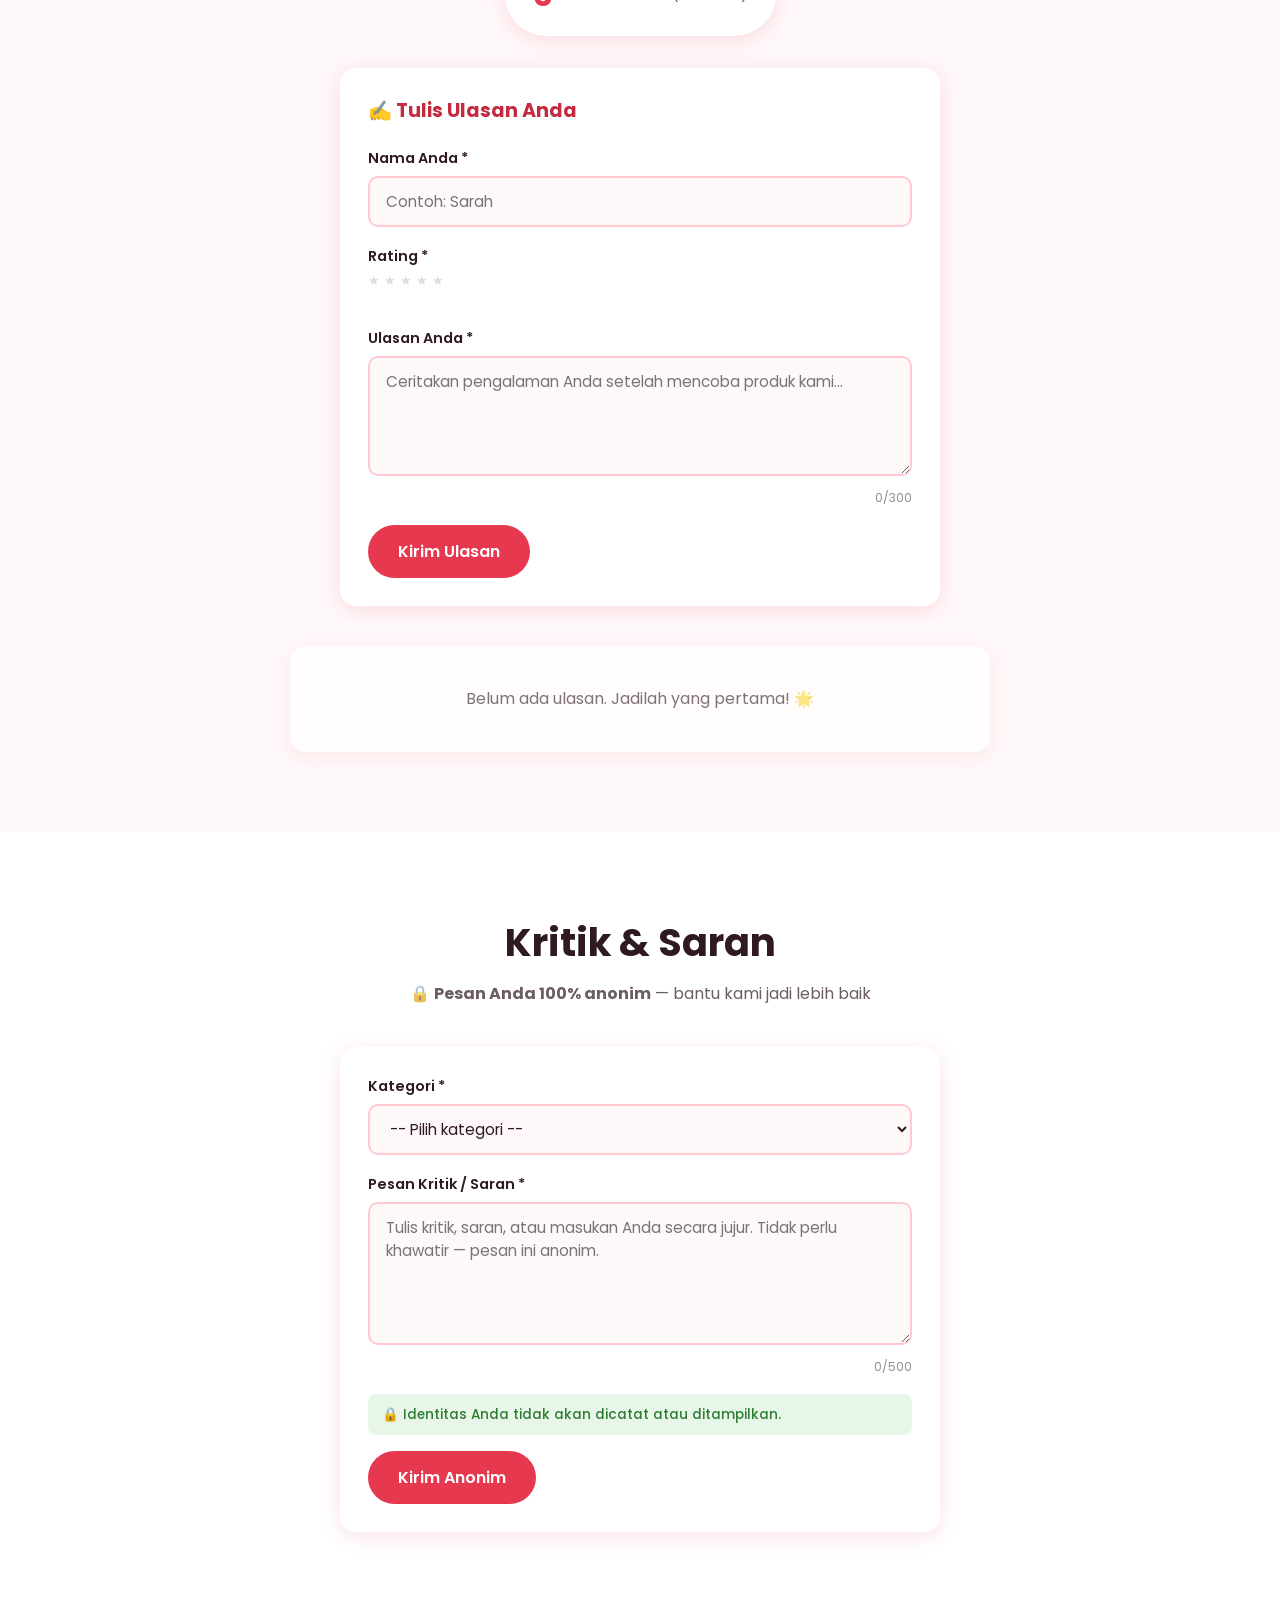
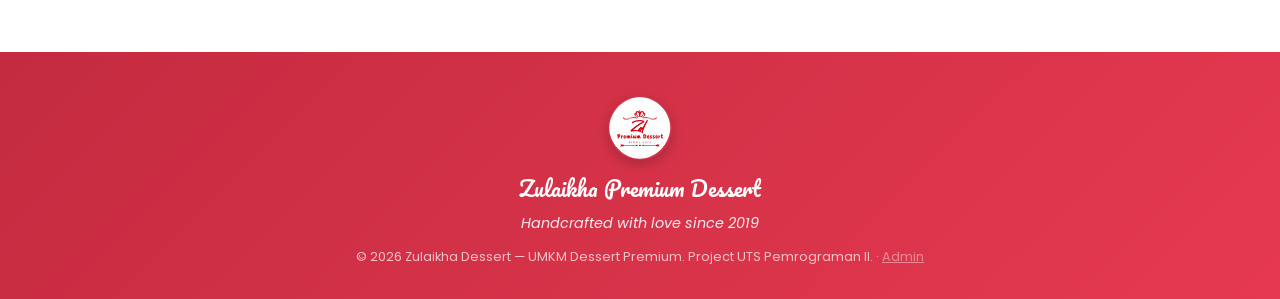
==== commit bd0b02ac: "folder2" ====
--- a/index.html
+++ b/index.html
@@ -27,7 +27,9 @@
   <a href="#ulasan">Ulasan</a>
   <a href="#kritik-saran">Kritik & Saran</a>
   <button class="theme-toggle" id="themeToggle" aria-label="Ganti tema">🌙</button>
+  <a href="login.html" class="admin-link" title="Admin Panel" aria-label="Masuk ke Admin Panel">🔐</a>
 </nav>
+
 
       <button class="nav-toggle" id="navToggle" aria-label="Buka menu" aria-expanded="false">
         <span></span><span></span><span></span>
--- a/css/style.css
+++ b/css/style.css
@@ -736,3 +736,43 @@
   .back-to-top { bottom: 20px; right: 20px; width: 44px; height: 44px; font-size: 1.2rem; }
   .review-header { flex-direction: column; align-items: flex-start; }
 }
+
+/* ===== TOMBOL ADMIN ===== */
+.admin-link {
+  display: inline-flex;
+  align-items: center;
+  justify-content: center;
+  width: 34px;
+  height: 34px;
+  border-radius: 50%;
+  background: rgba(230, 57, 80, 0.1);
+  color: var(--primary);
+  text-decoration: none;
+  font-size: 1rem;
+  transition: all 0.25s ease;
+  border: 1.5px solid transparent;
+  flex-shrink: 0;
+}
+
+.admin-link:hover {
+  background: var(--primary);
+  color: #fff;
+  border-color: var(--primary);
+  transform: scale(1.1) rotate(-10deg);
+  box-shadow: 0 4px 12px rgba(230, 57, 80, 0.4);
+}
+
+.admin-link:active {
+  transform: scale(0.95);
+}
+
+/* Di mobile, tombol admin tetap muncul di menu hamburger */
+@media (max-width: 768px) {
+  .admin-link {
+    margin-top: 4px;
+    align-self: center;
+    width: 40px;
+    height: 40px;
+    font-size: 1.1rem;
+  }
+}
